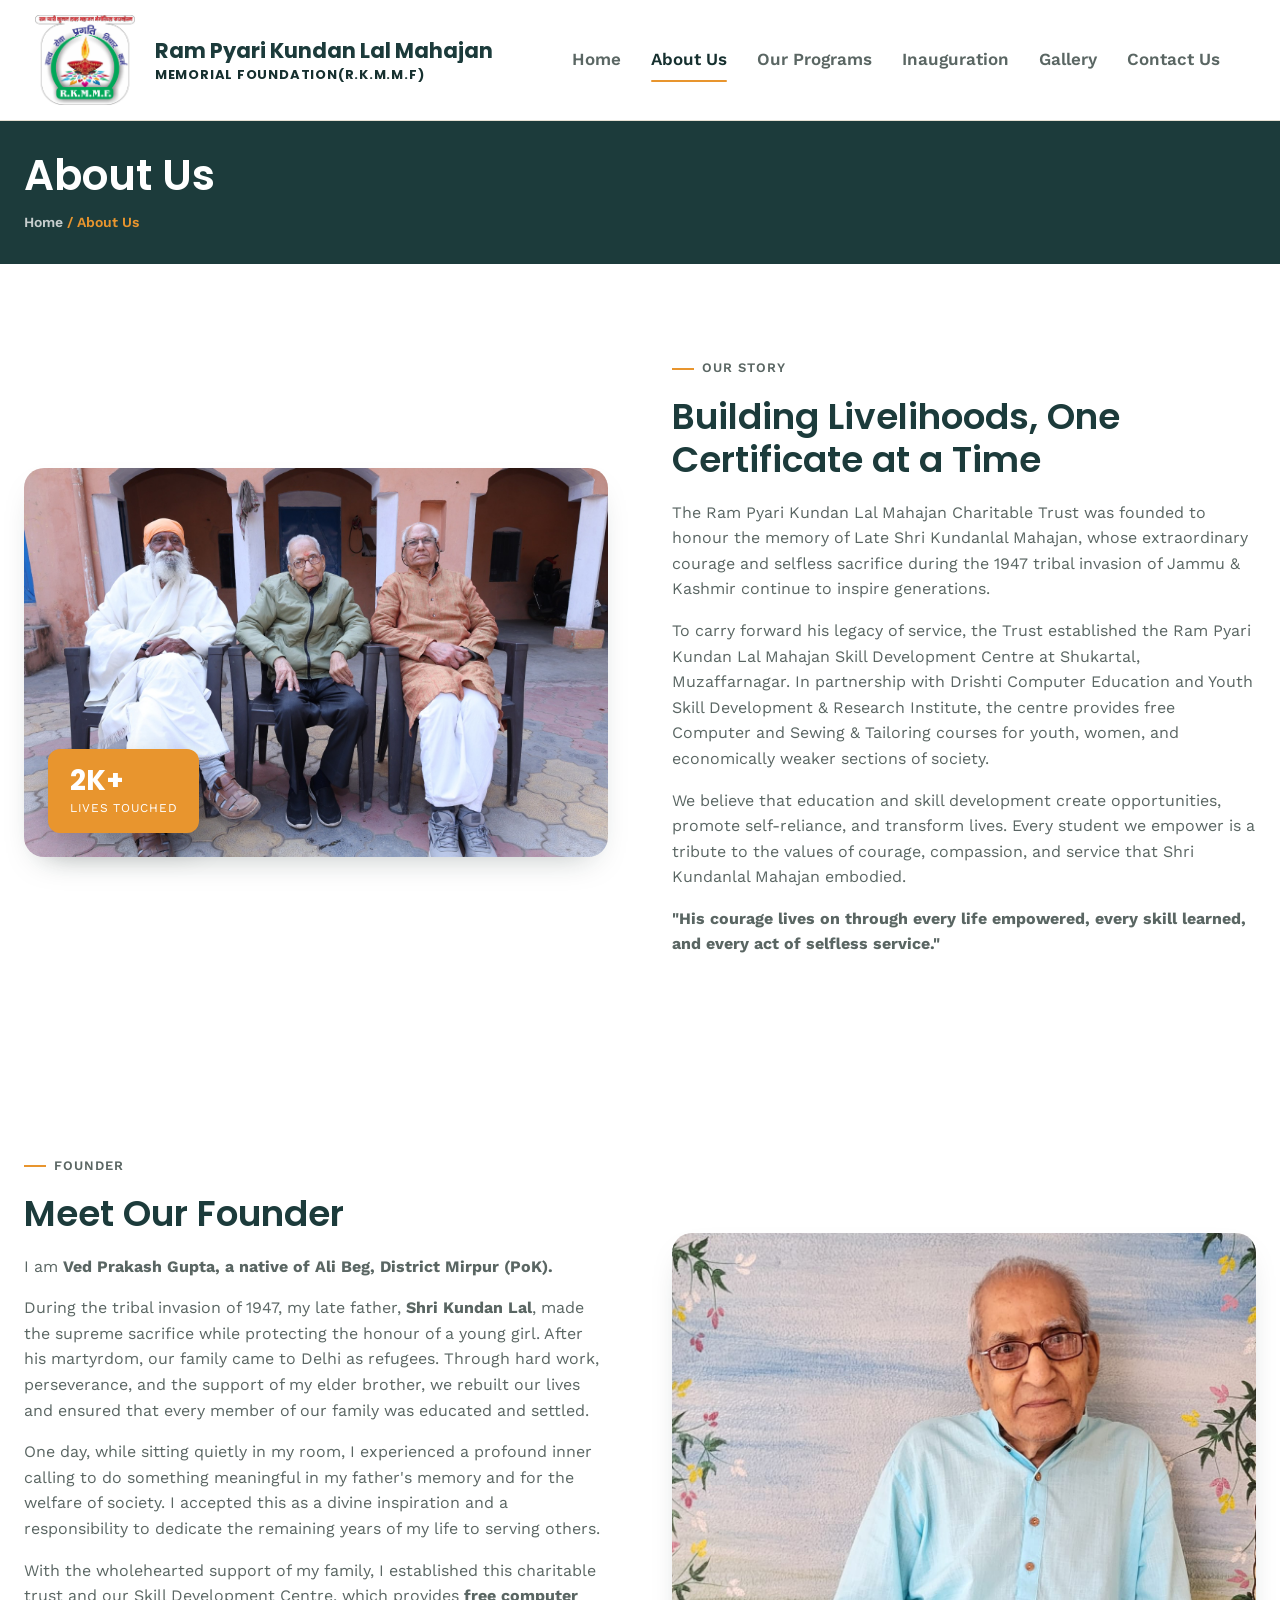
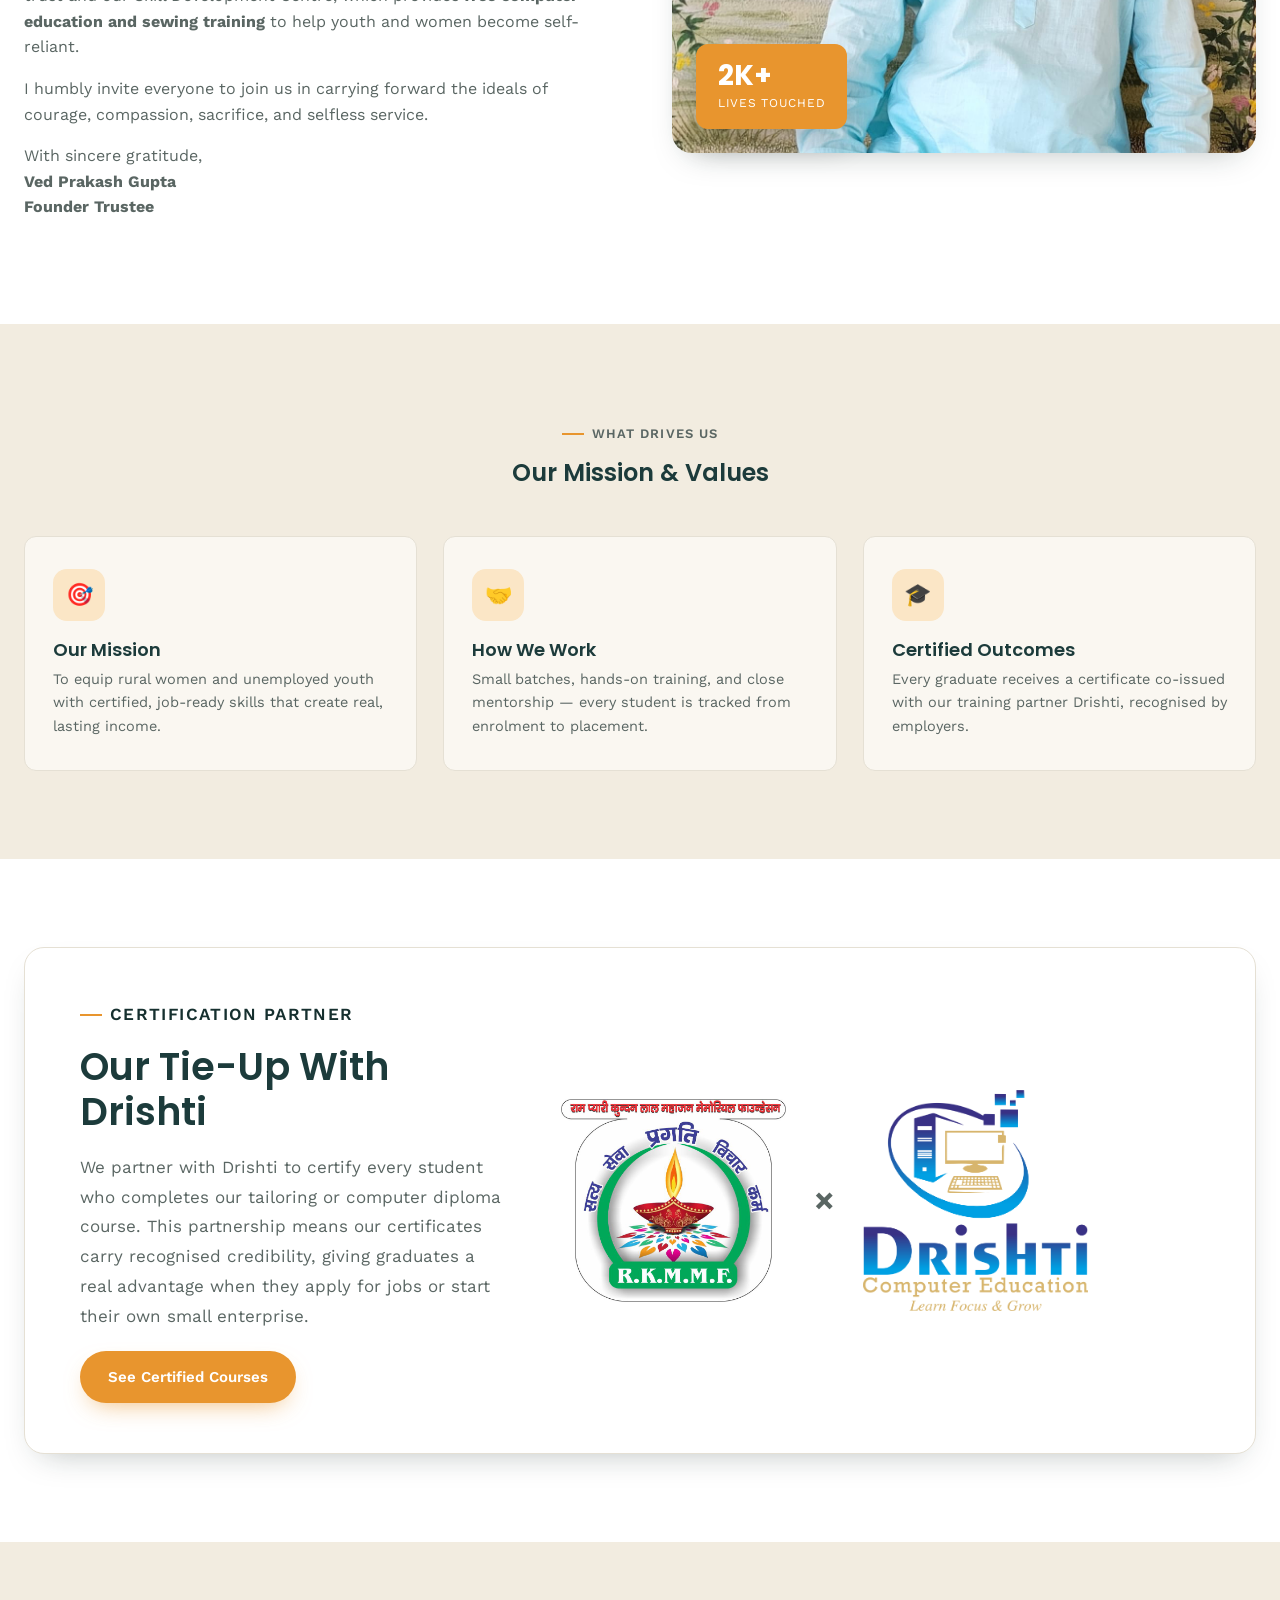
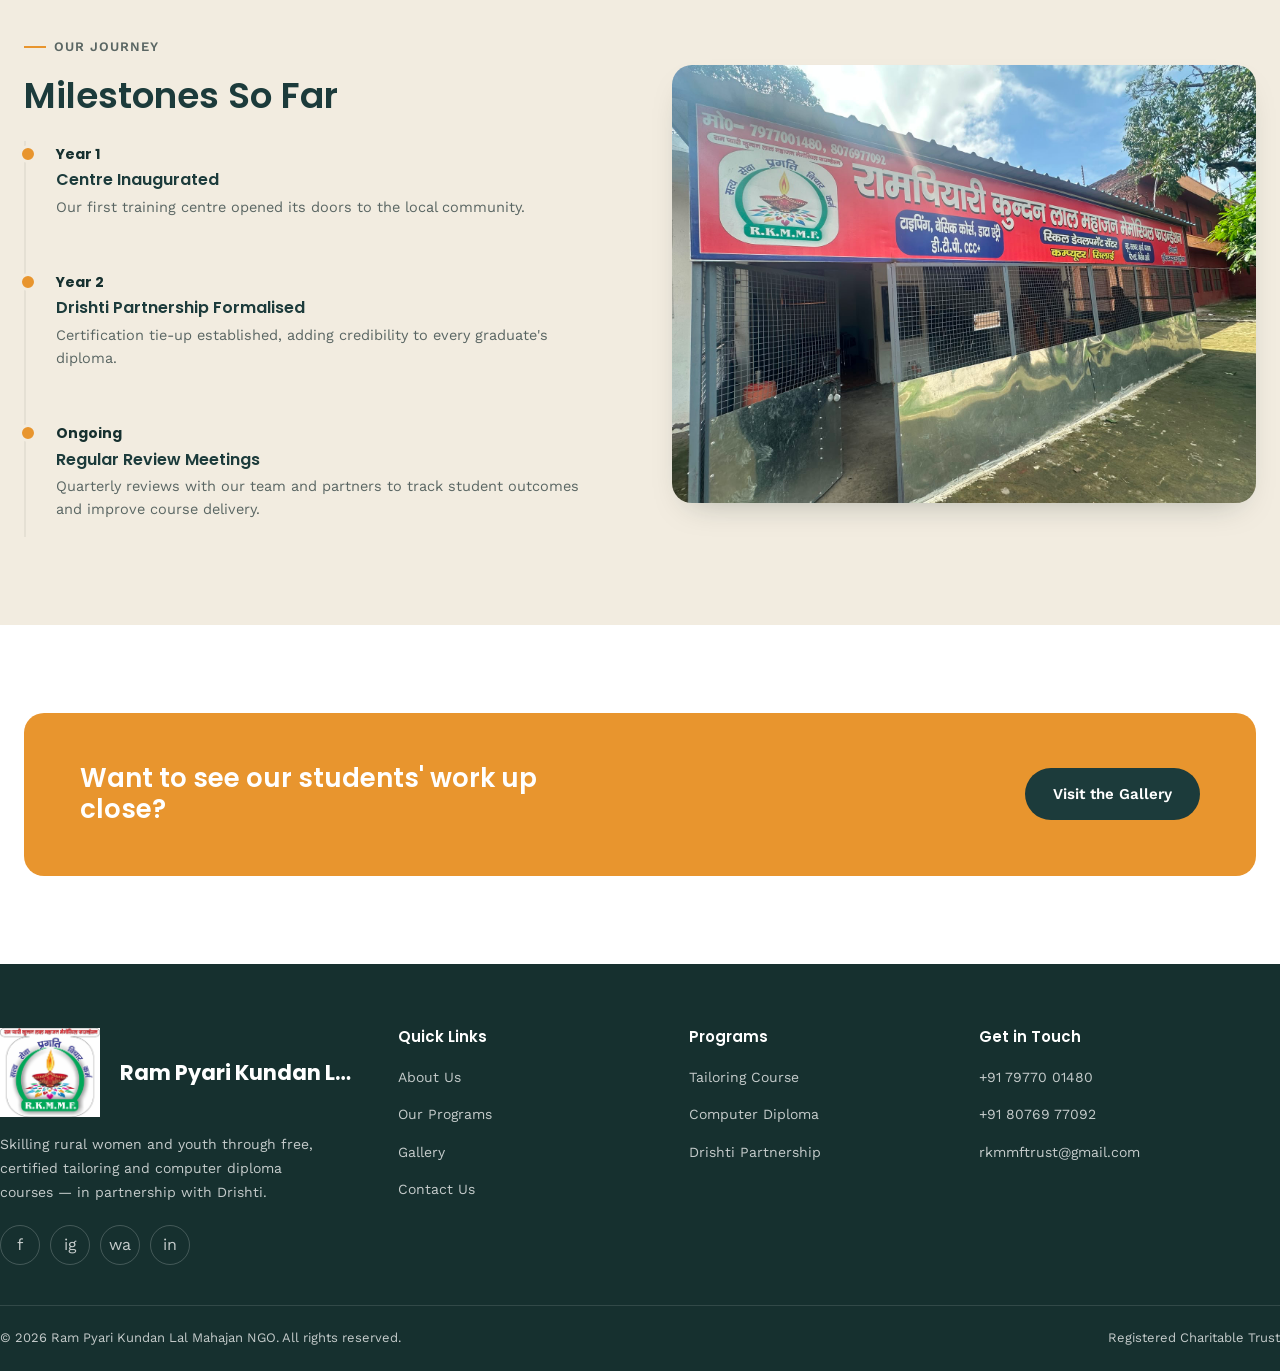
==== about.html @ cdeedf8d "Initial commit" ====
<!DOCTYPE html>
<html lang="en">
<head>
<meta charset="UTF-8">
<meta name="viewport" content="width=device-width, initial-scale=1.0">
<title>About Us | Ram Pyari Kundan Lal Mahajan NGO</title>
<link rel="preconnect" href="https://fonts.googleapis.com">
<link href="https://fonts.googleapis.com/css2?family=Poppins:wght@500;600;700&family=Work+Sans:wght@400;500;600&display=swap" rel="stylesheet">
<link rel="stylesheet" href="css/style.css">
</head>
<body>

<header class="site-header">
  <div class="container">
    <a href="index.html" class="brand">
      <img src="assets/images/image.png" alt="Ram Pyari Kundan Lal Mahajan NGO logo">
      <span class="brand-text">
        <span class="full">Ram Pyari Kundan Lal Mahajan</span>
<span class="tag">Memorial Foundation(R.K.M.M.F)</span> 
      </span>
    </a>
           <nav class="nav-links" id="nav-links">
      <a href="index.html">Home</a>
      <a href="about.html" aria-current="page">About Us</a>
      <a href="programs.html">Our Programs</a>
      <a href="Inauguration.html">Inauguration</a>
      <a href="gallery.html">Gallery</a>
      <a href="contact.html">Contact Us</a>
    </nav>
    <div class="header-actions">
      <button class="nav-toggle" aria-label="Toggle menu" aria-expanded="false" aria-controls="nav-links">
        <span></span><span></span><span></span>
      </button>
    </div>
  </div>
</header>

<section class="page-hero">
  <div class="page-hero-bg"></div>
  <div class="container">
    <h1>About Us</h1>
    <p class="breadcrumb"><a href="index.html">Home</a> / About Us</p>
  </div>
</section>

<!-- ============ ABOUT US CONTENT ============ -->
<section>
  <div class="container">
    <div class="split">
      <div class="split-media">
        <img src="assets/newimg/15.jpeg" alt="NGO founder and team photo">
        <div class="badge"><span class="num">2K+</span><span class="lbl">Lives Touched</span></div>
      </div>
      <div class="split-body">
        <p class="eyebrow">Our Story</p>
        <h2>Building Livelihoods, One Certificate at a Time</h2>
        <p>
          The Ram Pyari Kundan Lal Mahajan Charitable Trust was founded to honour the memory of Late Shri Kundanlal Mahajan, whose extraordinary courage and selfless sacrifice during the 1947 tribal invasion of Jammu & Kashmir continue to inspire generations.

<p>To carry forward his legacy of service, the Trust established the Ram Pyari Kundan Lal Mahajan Skill Development Centre at Shukartal, Muzaffarnagar. In partnership with Drishti Computer Education and Youth Skill Development & Research Institute, the centre provides free Computer and Sewing & Tailoring courses for youth, women, and economically weaker sections of society.</p>
<p>We believe that education and skill development create opportunities, promote self-reliance, and transform lives. Every student we empower is a tribute to the values of courage, compassion, and service that Shri Kundanlal Mahajan embodied.
 </p>

        </p>
        <p><b>"His courage lives on through every life empowered, every skill learned, and every act of selfless service."</b>

        </p>
      </div>
    </div>
  </div>
</section>

<!-- ============ OUR FOUNDER ============ -->
<section>
  <div class="container">
    <div class="split reverse">
       <div class="split-media">
        <img src="assets/images/founder.png" alt="NGO founder and team photo">
        <div class="badge"><span class="num">2K+</span><span class="lbl">Lives Touched</span></div>
      </div>
      <div class="split-body">
        <p class="eyebrow">Founder</p>
        <h2>Meet Our Founder</h2>
        <p>

I am <b>Ved Prakash Gupta, a native of Ali Beg, District Mirpur (PoK).</b>


<p>During the tribal invasion of 1947, my late father, <b>Shri Kundan Lal</b>, made the supreme sacrifice while protecting the honour of a young girl. After his martyrdom, our family came to Delhi as refugees. Through hard work, perseverance, and the support of my elder brother, we rebuilt our lives and ensured that every member of our family was educated and settled.</p>

<p>One day, while sitting quietly in my room, I experienced a profound inner calling to do something meaningful in my father's memory and for the welfare of society. I accepted this as a divine inspiration and a responsibility to dedicate the remaining years of my life to serving others.</p>

<p>With the wholehearted support of my family, I established this charitable trust and our Skill Development Centre, which provides <b>free computer education and sewing training</b> to help youth and women become self-reliant.</p>

<p>I humbly invite everyone to join us in carrying forward the ideals of courage, compassion, sacrifice, and selfless service.</p>
        </p>
        <p>With sincere gratitude,<br>
        <b>Ved Prakash Gupta</b><br>
        <b>Founder Trustee</b></p>
      </div>
    </div>
  </div>
</section>

<!-- ============ MISSION / VISION / VALUES ============ -->
<section class="bg-cream">
  <div class="container">
    <div class="section-head">
      <p class="eyebrow" style="justify-content:center">What drives us</p>
      <h2>Our Mission &amp; Values</h2>
    </div>
    <div class="value-grid">
      <div class="value-card">
        <div class="icon">🎯</div>
        <h3>Our Mission</h3>
        <p>To equip rural women and unemployed youth with certified, job-ready skills that create real, lasting income.</p>
      </div>
      <div class="value-card">
        <div class="icon">🤝</div>
        <h3>How We Work</h3>
        <p>Small batches, hands-on training, and close mentorship — every student is tracked from enrolment to placement.</p>
      </div>
      <div class="value-card">
        <div class="icon">🎓</div>
        <h3>Certified Outcomes</h3>
        <p>Every graduate receives a certificate co-issued with our training partner Drishti, recognised by employers.</p>
      </div>
    </div>
  </div>
</section>

<!-- ============ DRISHTI PARTNERSHIP (detailed) ============ -->
<section id="drishti">
  <div class="container">
    <div class="partner-banner">
      <div class="partner-banner-bg"><img src="assets/images/drishti-banner.jpg.svg" alt=""></div>
      <div>
        <p class="eyebrow">Certification Partner</p>
        <h2>Our Tie-Up With Drishti</h2>
        <p>
          We partner with Drishti to certify every student who completes our tailoring or
          computer diploma course. This partnership means our certificates carry recognised
          credibility, giving graduates a real advantage when they apply for jobs or start
          their own small enterprise.
        </p>
        <a href="programs.html" class="btn btn-primary" style="margin-top:20px">See Certified Courses</a>
      </div>
      <div class="partner-logos">
        <div class="plate"><img src="assets/images/image.png" alt="NGO logo"></div>
        <span class="x">×</span>
        <div class="plate"><img src="assets/images/logo-drishti.png" alt="Drishti logo"></div>
      </div>
    </div>
  </div>
</section>

<!-- ============ JOURNEY / TIMELINE ============ -->
<section class="bg-cream">
  <div class="container">
    <div class="split reverse">
      <div class="split-media">
        <img src="assets/images/gallery-inauguration-1.png" alt="Inauguration day">
      </div>
      <div class="split-body">
        <p class="eyebrow">Our Journey</p>
        <h2>Milestones So Far</h2>
        <div class="timeline" style="margin-top:24px">
          <div class="timeline-item">
            <span class="yr">Year 1</span>
            <h4>Centre Inaugurated</h4>
            <p>Our first training centre opened its doors to the local community.</p>
          </div>
          <div class="timeline-item">
            <span class="yr">Year 2</span>
            <h4>Drishti Partnership Formalised</h4>
            <p>Certification tie-up established, adding credibility to every graduate's diploma.</p>
          </div>
          <div class="timeline-item">
            <span class="yr">Ongoing</span>
            <h4>Regular Review Meetings</h4>
            <p>Quarterly reviews with our team and partners to track student outcomes and improve course delivery.</p>
          </div>
        </div>
      </div>
    </div>
  </div>
</section>

<section>
  <div class="container">
    <div class="cta-band">
      <h2>Want to see our students' work up close?</h2>
      <a href="gallery.html" class="btn btn-dark">Visit the Gallery</a>
    </div>
  </div>
</section>

<footer class="site-footer">
  <div class="container footer-top">
    <div class="footer-brand">
      <a href="index.html" class="brand">
        <img src="assets/images/image.png" alt="NGO logo">
        <span class="brand-text"><span class="full">Ram Pyari Kundan Lal Mahajan</span></span>
      </a>
      <p>Skilling rural women and youth through free, certified tailoring and computer diploma courses — in partnership with Drishti.</p>
      <div class="footer-social">
        <a href="#" aria-label="Facebook">f</a>
        <a href="#" aria-label="Instagram">ig</a>
        <a href="#" aria-label="WhatsApp">wa</a>
        <a href="#" aria-label="LinkedIn">in</a>
      </div>
    </div>
    <div class="footer-col">
      <h4>Quick Links</h4>
      <ul>
        <li><a href="about.html">About Us</a></li>
        <li><a href="programs.html">Our Programs</a></li>
        <li><a href="gallery.html">Gallery</a></li>
        <li><a href="contact.html">Contact Us</a></li>
      </ul>
    </div>
    <div class="footer-col">
      <h4>Programs</h4>
      <ul>
        <li><a href="programs.html#tailoring">Tailoring Course</a></li>
        <li><a href="programs.html#dca">Computer Diploma</a></li>
        <li><a href="about.html#drishti">Drishti Partnership</a></li>
      </ul>
    </div>
    <div class="footer-col">
      <h4>Get in Touch</h4>
      <ul>
        <li><a href="tel:+917977001480">+91 79770 01480</a></li>
        <li><a href="tel:+918076977092">+91 80769 77092</a></li>
        <li><a href="mailto:rkmmftrust@gmail.com">rkmmftrust@gmail.com</a></li>
      </ul>
    </div>
  </div>
  <div class="container footer-bottom">
    <span>© 2026 Ram Pyari Kundan Lal Mahajan NGO. All rights reserved.</span>
    <span>Registered Charitable Trust</span>
  </div>
</footer>

<script src="js/script.js"></script>
</body>
</html>
---- css/style.css ----
/* =====================================================
   Ram Kundan Lal Mahajan NGO — Stylesheet
   Palette: teal + saffron
   Cleaned up + tuned for an "app-like" feel in responsive view
   ===================================================== */

:root {
  /* Color tokens */
  --teal-950: #16302f;
  --teal-900: #1c3b3b;
  --teal-800: #234c49;
  --teal-700: #2c5f5a;
  --saffron-500: #e8952e;
  --saffron-600: #16302f;
  --saffron-100: #fbe6c6;
  --cream-100: #faf7f1;
  --cream-200: #f2ece0;
  --ink-900: #202826;
  --ink-600: #5a6663;
  --ink-300: #b9c1bf;
  --white: #ffffff;
  --line: #e5e0d4;

  /* Type */
  --font-display: "Poppins", "Segoe UI", sans-serif;
  --font-body: "Work Sans", "Segoe UI", sans-serif;

  /* Layout */
  --container: 1300px;
  --radius-sm: 6px;
  --radius-md: 12px;
  --radius-lg: 20px;
  --shadow-card: 0 14px 34px -18px rgba(20, 40, 38, 0.35);
  --transition: 220ms cubic-bezier(.4,0,.2,1);
  --drishti-logo-size: 250px;

  /* Safe-area insets for notched / gesture-nav phones, with fallback */
  --safe-top: env(safe-area-inset-top, 0px);
  --safe-right: env(safe-area-inset-right, 0px);
  --safe-bottom: env(safe-area-inset-bottom, 0px);
  --safe-left: env(safe-area-inset-left, 0px);

  /* Reliable "full screen height" on mobile browsers (URL bar aware) */
  --vh100: 100vh;
}
@supports (height: 100dvh) {
  :root { --vh100: 100dvh; }
}

/* Reset */
* { margin: 0; padding: 0; box-sizing: border-box; }
html {
  scroll-behavior: smooth;
  -webkit-text-size-adjust: 100%;
  text-size-adjust: 100%;
  height: 100%;
  overflow-x: hidden;
}
body {
  font-family: var(--font-body);
  color: var(--ink-900);
  background: var(--white);
  line-height: 1.6;
  -webkit-font-smoothing: antialiased;
  min-height: 100%;
  overflow-x: hidden;
  -webkit-tap-highlight-color: transparent;
}
img { max-width: 100%; display: block; }
a { text-decoration: none; color: inherit; touch-action: manipulation; }
ul { list-style: none; }
button {
  font-family: inherit;
  cursor: pointer;
  border: none;
  background: none;
  touch-action: manipulation; /* removes the ~300ms tap delay on mobile browsers */
  -webkit-tap-highlight-color: transparent;
}
h1, h2, h3, h4 {
  font-family: var(--font-display);
  color: var(--teal-900);
  line-height: 1.2;
  font-weight: 600;
}
.container { max-width: var(--container); margin: 0 auto; padding: 0 24px; width: 100%; }
section { padding: 88px 0; }
@media (max-width: 720px) { section { padding: 56px 0; } }

/* Focus visibility */
a:focus-visible, button:focus-visible, input:focus-visible, textarea:focus-visible {
  outline: 3px solid var(--saffron-500);
  outline-offset: 2px;
}

/* Reduced motion */
@media (prefers-reduced-motion: reduce) {
  * { animation-duration: 0.001ms !important; animation-iteration-count: 1 !important; transition-duration: 0.001ms !important; scroll-behavior: auto !important; }
}

/* ---------- Eyebrow / labels ---------- */
.eyebrow {
  display: inline-flex;
  align-items: center;
  gap: 8px;
  font-size: 13px;
  font-weight: 600;
  letter-spacing: 0.08em;
  text-transform: uppercase;
  color: var(--saffron-600);
  margin-bottom: 14px;
}
.eyebrow::before {
  content: "";
  width: 22px;
  height: 2px;
  background: var(--saffron-500);
  display: inline-block;
}

/* ---------- Buttons ---------- */
.btn {
  display: inline-flex;
  align-items: center;
  justify-content: center;
  gap: 8px;
  padding: 14px 28px;
  border-radius: 999px;
  font-weight: 600;
  font-size: 15px;
  transition: transform var(--transition), box-shadow var(--transition), background var(--transition), color var(--transition);
  white-space: nowrap;
  min-height: 44px; /* comfortable tap target on touch devices */
}
.btn:active { transform: scale(0.96); } /* native-app tap feedback */
.btn-primary {
  background: var(--saffron-500);
  color: var(--white);
  box-shadow: 0 10px 24px -10px rgba(232, 149, 46, 0.65);
}
.btn-primary:hover { background: var(--saffron-600); transform: translateY(-2px); }
.btn-outline {
  background: transparent;
  color: var(--white);
  border: 1.5px solid rgba(255,255,255,0.55);
}
.btn-outline:hover { background: rgba(255,255,255,0.12); border-color: var(--white); }
.btn-dark {
  background: var(--teal-900);
  color: var(--white);
}
.btn-dark:hover { background: var(--teal-800); transform: translateY(-2px); }
.btn-ghost-dark {
  background: transparent;
  color: var(--teal-900);
  border: 1.5px solid var(--line);
}
.btn-ghost-dark:hover { border-color: var(--teal-900); }
.btn-sm { padding: 10px 20px; font-size: 14px; min-height: 40px; }

.btn, .nav-links a, .nav-toggle, .gallery-tab, .curriculum-q, .carousel-nav, .ngal-nav, .footer-social a {
  -webkit-user-select: none;
  user-select: none;
}

/* =========================================================
   SITE LOADER / SPLASH SCREEN
   Shown on first paint: logo centered on the saffron brand
   background, spinner while assets load, then slides up to
   reveal the page (matches a native app cold-start screen).

   Pair with this tiny JS, once the page is ready:
     window.addEventListener('load', () => {
       document.querySelector('.site-loader')?.classList.add('is-hidden');
     });
   ========================================================= */
.site-loader {
  position: fixed;
  inset: 0;
  height: var(--vh100);
  z-index: 9999;
  display: flex;
  align-items: center;
  justify-content: center;
  background: linear-gradient(160deg, var(--saffron-500), var(--saffron-600));
  transition: opacity 0.6s cubic-bezier(.77,0,.175,1), transform 0.6s cubic-bezier(.77,0,.175,1), visibility 0.6s;
  /* Fallback auto-dismiss: if no JS ever adds .is-hidden, this still
     lifts the overlay off the page after a couple seconds so it can
     never permanently block scrolling/taps underneath it. */
  animation: siteLoaderAutoHide 0.6s ease 2.2s forwards;
}
.site-loader.is-hidden {
  opacity: 0;
  transform: translateY(-6%);
  visibility: hidden;
  pointer-events: none;
}
@keyframes siteLoaderAutoHide {
  to {
    opacity: 0;
    transform: translateY(-6%);
    visibility: hidden;
    pointer-events: none;
  }
}
.site-loader-inner {
  display: flex;
  flex-direction: column;
  align-items: center;
  gap: 18px;
}
.site-loader-logo {
  width: 130px;
  height: auto;
  filter: drop-shadow(0 12px 26px rgba(0,0,0,0.25));
  animation: loaderPulse 1.5s ease-in-out infinite;
  background: var(--white);
  border-radius: 50%;
  padding: 14px;
}
.site-loader-ring {
  width: 40px;
  height: 40px;
  border-radius: 50%;
  border: 3px solid rgba(255,255,255,0.4);
  border-top-color: var(--white);
  animation: loaderSpin 0.9s linear infinite;
}
@keyframes loaderPulse {
  0%, 100% { transform: scale(1); opacity: 1; }
  50%      { transform: scale(1.06); opacity: 0.9; }
}
@keyframes loaderSpin {
  to { transform: rotate(360deg); }
}
@media (prefers-reduced-motion: reduce) {
  .site-loader-logo { animation: none; }
  .site-loader-ring { animation: none; }
}
@media (max-width: 560px) {
  .site-loader-logo { width: 96px; padding: 10px; }
  .site-loader-ring { width: 32px; height: 32px; }
}

/* =====================================================
   Splash Loader Overlay (Professional Slide-Up)
   Alternate splash treatment: static logo, no spinner,
   exits with a slide-up wipe instead of a fade. Kept as
   a separate option from .site-loader above — use one or
   the other on a given page, don't mix both on one page.
   Toggle by adding class="slide-up" once the page is ready.
   ===================================================== */
.splash-loader {
  position: fixed;
  top: 0;
  left: 0;
  width: 100%;
  height: var(--vh100);
  background-color: #ffffff;
  display: flex;
  justify-content: center;
  align-items: center;
  z-index: 9999;
  /* Smooth, professional easing for the slide-up effect */
  transition: transform 0.8s cubic-bezier(0.77, 0, 0.175, 1);
  /* Fallback auto-dismiss: if no JS ever adds .slide-up, this still
     lifts the overlay off the page after a couple seconds so it can
     never permanently block scrolling/taps underneath it. */
  animation: splashLoaderAutoHide 0.8s cubic-bezier(0.77, 0, 0.175, 1) 2.2s forwards;
}

/* This class pushes the loader up and out of the screen */
.splash-loader.slide-up {
  transform: translateY(-100%);
}
@keyframes splashLoaderAutoHide {
  to {
    transform: translateY(-100%);
    visibility: hidden;
    pointer-events: none;
  }
}

.splash-logo {
  width: 180px;
  height: auto;
  max-width: 60vw; /* keep it from crowding very narrow phones */
}
@keyframes splashPulse {
  0% { transform: scale(0.95); opacity: 0.9; }
  50% { transform: scale(1.05); opacity: 1; }
  100% { transform: scale(0.95); opacity: 0.9; }
}
@media (prefers-reduced-motion: reduce) {
  .splash-loader { transition: none; }
}
@media (max-width: 560px) {
  .splash-logo { width: 130px; }
}

/* =========================================================
   HEADER / NAV
   ========================================================= */

.site-header {
    background: var(--white);
    position: sticky;
    top: 0;
    z-index: 100;
    border-bottom: 1px solid var(--line);
    /* respect notch/status-bar area on iOS PWA / fullscreen contexts */
    padding-top: var(--safe-top);
}

.site-header .container {
    display: flex;
    align-items: center;
    justify-content: space-between;
    max-width: 1300px;
    width: 100%;
    margin: 0 auto;
    padding: 10px 35px;
    padding-left: max(35px, var(--safe-left));
    padding-right: max(35px, var(--safe-right));
    min-height: 120px;
}

/* Logo */
.brand {
    display: flex;
    align-items: center;
    gap: 20px;
    flex-shrink: 0;
    min-width: 0; /* allow text to truncate instead of forcing overflow on tiny screens */
}

.brand img {
    max-height: 90px;
    width: auto;
    height: auto;
    object-fit: contain;
}

.brand-text {
    font-family: var(--font-display);
    font-weight: 700;
    line-height: 1.2;
    min-width: 0;
}

.brand-text .full {
    display: block;
    font-size: 21px;
    font-weight: 700;
    color: var(--teal-900);
    overflow: hidden;
    text-overflow: ellipsis;
    white-space: nowrap;
}

.brand-text .tag {
    display: block;
     font-family: var(--font-display);
    font-size: 13px;
    letter-spacing: .06em;
    color: var(--saffron-600);
    text-transform: uppercase;
    margin-top: 4px;
    overflow: hidden;
    text-overflow: ellipsis;
    white-space: nowrap;
}

/* Navigation */
.nav-links {
    display: flex;
    align-items: center;
    gap: 30px;
    margin-left: auto;
    margin-right: 25px;
}

.nav-links a {
    font-size: 17px;
    font-weight: 600;
    color: var(--ink-600);
    position: relative;
    padding: 6px 0;
    transition: color var(--transition);
}

.nav-links a:hover,
.nav-links a[aria-current="page"] {
    color: var(--saffron-600);
}

.nav-links a[aria-current="page"]::after {
    content: "";
    position: absolute;
    left: 0;
    right: 0;
    bottom: -2px;
    height: 2px;
    background: var(--saffron-500);
    border-radius: 2px;
}

/* Right Button */
.header-actions {
    display: flex;
    align-items: center;
    gap: 15px;
}

.header-actions .btn-sm {
    padding: 10px 22px;
    font-size: 14px;
}

/* Mobile Toggle */
.nav-toggle {
    display: none;
    flex-direction: column;
    justify-content: center;
    align-items: center;
    gap: 5px;
    width: 44px;   /* full-size tap target, app-standard */
    height: 44px;
    padding: 6px;
    flex-shrink: 0;
}

.nav-toggle span {
    width: 24px;
    height: 2px;
    background: var(--teal-900);
    border-radius: 2px;
    transition: transform var(--transition), opacity var(--transition);
}

/* Animated hamburger -> X when menu is open (pure CSS, no extra markup needed) */
.nav-toggle[aria-expanded="true"] span:nth-child(1) { transform: translateY(7px) rotate(45deg); }
.nav-toggle[aria-expanded="true"] span:nth-child(2) { opacity: 0; }
.nav-toggle[aria-expanded="true"] span:nth-child(3) { transform: translateY(-7px) rotate(-45deg); }

/* Dim + lock the page behind an open mobile menu, like a native drawer.
   Add class="menu-open" to <body> via JS when nav-toggle is expanded. */
body.menu-open { overflow: hidden; }
.nav-backdrop {
  position: fixed;
  inset: 0;
  background: rgba(15, 26, 25, 0.45);
  opacity: 0;
  visibility: hidden;
  transition: opacity var(--transition), visibility var(--transition);
  z-index: 99;
}
body.menu-open .nav-backdrop { opacity: 1; visibility: visible; }

/* Mobile */
@media (max-width: 940px) {

    .site-header .container {
        min-height: 72px;
        padding: 8px 20px;
        padding-left: max(20px, var(--safe-left));
        padding-right: max(20px, var(--safe-right));
    }

    .brand img {
        max-height: 52px;
    }

    .brand-text .full {
        font-size: 16px;
        max-width: 46vw;
    }

    .brand-text .tag {
        font-size: 10.5px;
        max-width: 46vw;
    }

    .nav-links {
        position: fixed;
        top: var(--safe-top, 0px);
        right: 0;
        left: auto;
        width: min(84vw, 340px);
        height: calc(100% - var(--safe-top, 0px));
        display: flex;
        flex-direction: column;
        align-items: flex-start;
        gap: 6px;
        padding: 24px 24px;
        padding-top: max(24px, var(--safe-top));
        padding-bottom: max(24px, var(--safe-bottom));
        background: var(--white);
        border-left: 1px solid var(--line);
        box-shadow: -18px 0 40px -20px rgba(20,40,38,0.35);
        margin: 0;
        max-height: none;
        overflow-y: auto;
        -webkit-overflow-scrolling: touch;
        transform: translateX(100%);
        transition: transform 280ms cubic-bezier(.4,0,.2,1);
        z-index: 100;
    }

    .nav-links.open {
        display: flex;
        transform: translateX(0);
    }

    .nav-toggle {
        display: flex;
    }

    .nav-links a {
        width: 100%;
        padding: 14px 4px;
        font-size: 16px;
        border-bottom: 1px solid var(--cream-200);
    }

    .nav-links .header-actions {
      width: 100%;
      margin-top: 14px;
    }
    .nav-links .header-actions .btn { width: 100%; }

    .site-header .container {
        flex-wrap: nowrap;
        align-items: center;
        padding: 8px 16px;
    }

    /* header-actions (donate/member CTA) stays visible on mobile next to
       the hamburger — do not hide this container, the nav-toggle button
       may live inside it and would disappear too. */
    .header-actions {
        gap: 8px;
    }
    .header-actions .btn-sm {
        padding: 8px 14px;
        font-size: 12.5px;
    }
}
/* =========================================================
   HERO
   ========================================================= */
.hero {
  position: relative;
  color: var(--white);
  min-height: 78vh;
  display: flex;
  align-items: center;
  overflow: hidden;
}
.hero-bg {
  position: absolute; inset: 0;
  background: linear-gradient(180deg, rgba(20,42,40,0.55), rgba(18,32,31,0.85)), var(--teal-900);
  background-size: cover;
  background-position: center;
  z-index: 0;
}
.hero-bg img { position: absolute; inset: 0; width: 100%; height: 100%; object-fit: cover; z-index: -1; opacity: 0.55; }
.hero .container { position: relative; z-index: 1; text-align: center; max-width: 880px; }
.hero .eyebrow { color: var(--saffron-500); justify-content: center; }
.hero .eyebrow::before { display: none; }
.hero h1 {
  color: var(--white);
  font-size: clamp(34px, 5.4vw, 58px);
  font-weight: 700;
  margin-bottom: 20px;
}
.hero h1 em { color: var(--saffron-500); font-style: normal; }
.hero p {
  color: rgba(255,255,255,0.86);
  font-size: 17px;
  max-width: 640px;
  margin: 0 auto 32px;
}
.hero-ctas { display: flex; gap: 16px; justify-content: center; flex-wrap: wrap; }

@media (max-width: 960px) {
  .hero {
    min-height: auto;
    padding: 64px 0 56px;
  }
  .action-strip { margin-top: 20px; }
  .action-strip .container { grid-template-columns: 1fr; gap: 18px; }
}

@media (max-width: 760px) {
  .hero {
    padding: 48px 0 36px;
  }
  .hero .container {
    max-width: 100%;
    padding: 0 12px;
  }
  .hero p {
    font-size: 16px;
    margin-bottom: 28px;
  }
}

.partner-highlight {
  background: #f6fafc;
}
.partner-highlight .container {
  display: grid;
  place-items: center;
  text-align: center;
  padding: 0;
}
.partner-highlight-inner {
  max-width: 760px;
  margin: 0 auto;
  padding: 72px 0;
}
.partner-highlight .partner-label {
  display: none;
}
.partner-highlight h2 {
  font-size: clamp(32px, 4vw, 44px);
  margin-bottom: 18px;
  color: var(--teal-900);
}
.partner-highlight p {
  max-width: 680px;
  margin: 0 auto 34px;
  font-size: 17px;
  color: var(--ink-700);
}
.partner-card {
  display: inline-flex;
  align-items: center;
  justify-content: center;
  gap: 100px;
  padding: 15px 15px;
  border-radius: var(--radius-lg);
  background: var(--white);
  box-shadow: var(--shadow-card);
  max-width: 100%;
}
.partner-card-icon {
  width: calc(var(--drishti-logo-size) * 0.9);
  height: calc(var(--drishti-logo-size) * 0.9);
  min-width: calc(var(--drishti-logo-size) * 0.9);
  border-radius: 0;
  background: var(--cream-100);
  display: inline-flex;
  align-items: center;
  justify-content: center;
  overflow: hidden;
  padding: 8px;
}
.partner-card-icon img {
  width: 100%;
  height: 100%;
  object-fit: contain;
}
.partner-card h3 {
  margin: 0;
  font-size: 22px;
  color: var(--teal-900);
}
.partner-card p {
  margin: 4px 0 0;
  color: var(--ink-700);
  font-weight: 600;
}
.partner-highlight .btn {
  margin-top: 14px;
}
.doc-downloads {
  display: flex;
  flex-wrap: wrap;
  gap: 14px;
  margin-top: 24px;
}
.doc-downloads .btn {
  padding: 12px 22px;
}

/* Inner page hero (shorter banner) */
.page-hero {
  position: relative;
  color: var(--white);
  padding: 30px 0;
  overflow: hidden;
  min-height: 30px;
}
.page-hero-bg { position: absolute; inset: 0; background: var(--teal-900); z-index: 0; }
.page-hero-bg img { position: absolute; inset: 0; width: 100%; height: 100%; object-fit: cover; opacity: 0.4; }
.page-hero .container { position: relative; z-index: 1; }
.page-hero h1 { color: var(--white); font-size: clamp(28px, 4vw, 42px); }
.breadcrumb { font-size: 14px; color: var(--saffron-500); font-weight: 600; margin-top: 10px; }
.breadcrumb a { color: rgba(255,255,255,0.75); }
.breadcrumb a:hover { color: var(--white); }

/* =========================================================
   SERVICE / ACTION STRIP (Send Donation / Become Member / Send Donation)
   ========================================================= */
.action-strip {
  position: relative;
  z-index: 2;
  margin-top: -64px;
}
.action-strip .container { display: grid; grid-template-columns: repeat(3, 1fr); gap: 0; box-shadow: var(--shadow-card); border-radius: var(--radius-md); overflow: hidden; }
.action-card {
  padding: 34px 30px;
  color: var(--white);
  background: var(--teal-900);
}
.action-card.is-accent { background: var(--saffron-500); }
.action-card h3 { color: var(--white); font-size: 20px; margin-bottom: 10px; }
.action-card p { font-size: 14px; color: rgba(255,255,255,0.82); margin-bottom: 22px; }
.action-card .btn { background: var(--white); color: var(--teal-900); }
.action-card.is-accent .btn { background: var(--teal-900); color: var(--white); }
@media (max-width: 960px) { .action-strip .container { grid-template-columns: 1fr; } }
@media (max-width: 640px) {
  .action-card { padding: 24px 20px; }
}

/* =========================================================
   ABOUT SNIPPET / SPLIT SECTION
   ========================================================= */

.split {
    display: grid;
    grid-template-columns: 1fr 1fr;
    gap: 64px;
    align-items: center;
}

.split.reverse .split-media {
    order: 2;
}

.split-media {
    position: relative;
    display: inline-block;
    width: 100%;
}

.split-media img {
    width: 100%;
    height: auto;
    max-height: 520px;
    object-fit: cover;
    display: block;
    border-radius: var(--radius-lg);
    box-shadow: var(--shadow-card);
}

.split-media .badge {
    position: absolute;
    left: 24px;
    bottom: 24px;
    background: var(--saffron-500);
    color: var(--white);
    padding: 18px 22px;
    border-radius: var(--radius-md);
    box-shadow: 0 14px 30px rgba(0,0,0,.22);
    z-index: 5;
}

.split-media .badge .num {
    display: block;
    font-family: var(--font-display);
    font-size: 28px;
    font-weight: 700;
    line-height: 1;
}

.split-media .badge .lbl {
    display: block;
    margin-top: 6px;
    font-size: 12px;
    text-transform: uppercase;
    letter-spacing: .06em;
    line-height: 1.2;
}

.split-body h2 {
    font-size: clamp(26px, 3.4vw, 36px);
    margin-bottom: 18px;
}

.split-body p {
    color: var(--ink-600);
    margin-bottom: 16px;
}

.split-body .btn {
    margin-top: 10px;
}

@media (max-width: 880px) {
    .split,
    .split.reverse {
        grid-template-columns: 1fr;
        gap: 36px;
    }
    .split.reverse .split-media { order: 0; }
    .split-media { margin-bottom: 0; }
    .split-media img { max-height: 420px; }
    .split-media .badge { left: 18px; bottom: 18px; padding: 14px 18px; }
    .split-media .badge .num { font-size: 22px; }
    .split-media .badge .lbl { font-size: 10px; }
}

/* =========================================================
   IMPACT COUNTERS
   ========================================================= */

.impact { background: var(--teal-900); color: var(--white); }
.impact-grid { display: grid; grid-template-columns: repeat(4,1fr); gap: 32px; text-align: center; }
.impact-item .counter {
  font-family: var(--font-display);
  font-size: clamp(32px,4.4vw,48px);
  font-weight: 700;
  color: var(--saffron-500);
  display: inline-flex;
  align-items: baseline;
  gap: 2px;
}
.impact-item p { color: rgba(255,255,255,.8); font-size: 14.5px; margin-top: 6px; }
@media (max-width: 820px) { .impact-grid { grid-template-columns: repeat(2,1fr); } }
@media (max-width: 560px) { .impact-grid { grid-template-columns: repeat(2,1fr); gap: 22px; } }
@media (max-width: 380px) { .impact-grid { grid-template-columns: 1fr; } }

.impact-light { background: var(--cream-200); border-radius: var(--radius-lg); padding: 40px; }
.impact-light .impact-item .counter { color: var(--saffron-600); }
.impact-light .impact-item p { color: var(--ink-600); }

/* =========================================================
   PROGRAM CARDS
   ========================================================= */
.programs-grid { display: grid; grid-template-columns: repeat(2, 1fr); gap: 32px; }
.program-card {
  background: var(--white);
  border: 1px solid var(--line);
  border-radius: var(--radius-lg);
  overflow: hidden;
  box-shadow: var(--shadow-card);
  transition: transform var(--transition);
}
.program-card:hover { transform: translateY(-6px); }
.program-card img { width: 100%; height: auto; max-height: 420px; object-fit: cover; display: block; }
.program-card-body { padding: 30px; }
.program-tag {
  display: inline-block;
  background: var(--saffron-100);
  color: var(--saffron-600);
  font-size: 12px;
  font-weight: 700;
  letter-spacing: 0.03em;
  text-transform: uppercase;
  padding: 5px 12px;
  border-radius: 999px;
  margin-bottom: 14px;
}
.program-card h3 { font-size: 22px; margin-bottom: 10px; }
.program-card p { color: var(--ink-600); font-size: 14.5px; margin-bottom: 18px; }
.program-meta { display: flex; gap: 18px; font-size: 13.5px; color: var(--ink-600); margin-bottom: 20px; flex-wrap: wrap; }
.program-meta span { display: inline-flex; align-items: center; gap: 6px; font-weight: 600; color: var(--teal-800); }
@media (max-width: 820px) { .programs-grid { grid-template-columns: 1fr; } }

/* Curriculum accordion (Programs detail page) */
.curriculum { border: 1px solid var(--line); border-radius: var(--radius-lg); overflow: hidden; }
.curriculum-item { border-bottom: 1px solid var(--line); }
.curriculum-item:last-child { border-bottom: none; }
.curriculum-q {
  width: 100%;
  display: flex;
  align-items: center;
  justify-content: space-between;
  gap: 16px;
  padding: 20px 26px;
  text-align: left;
  background: var(--white);
  transition: background var(--transition);
  min-height: 44px;
}
.curriculum-q:hover { background: var(--cream-100); }
.curriculum-q .idx { color: var(--saffron-600); font-family: var(--font-display); font-weight: 700; margin-right: 10px; }
.curriculum-q .title { font-weight: 600; color: var(--teal-900); flex: 1; }
.curriculum-q .plus {
  width: 26px; height: 26px;
  border-radius: 50%;
  border: 1.5px solid var(--line);
  display: flex; align-items: center; justify-content: center;
  position: relative;
  flex-shrink: 0;
}
.curriculum-q .plus::before, .curriculum-q .plus::after { content: ""; position: absolute; background: var(--teal-900); }
.curriculum-q .plus::before { width: 10px; height: 1.5px; }
.curriculum-q .plus::after { width: 1.5px; height: 10px; transition: transform var(--transition); }
.curriculum-item.open .plus::after { transform: rotate(90deg) scaleY(0); }
.curriculum-a { max-height: 0; overflow: hidden; transition: max-height var(--transition); background: var(--cream-100); }
.curriculum-item.open .curriculum-a { max-height: 340px; }
.curriculum-a-inner { padding: 4px 26px 22px 62px; color: var(--ink-600); font-size: 14.5px; }
.curriculum-a-inner p.todo { color: var(--saffron-600); font-style: italic; }

@media (max-width: 560px) {
  .curriculum-q { padding: 16px 18px; gap: 12px; }
  .curriculum-a-inner { padding: 4px 18px 18px 18px; }
}

/* =========================================================
   DRISHTI PARTNERSHIP BANNER
   ========================================================= */

.partner-banner {
  position: relative;
  overflow: hidden;
  border-radius: var(--radius-lg);
  background: var(--white);
  border: 1px solid var(--line);
  box-shadow: var(--shadow-card);
  display: grid;
  grid-template-columns: 38% 62%;
  align-items: center;
  padding: 50px 60px;
  gap: 0;
}
.partner-banner > * { position: relative; z-index: 2; }
.partner-banner-bg { display: none; }

.partner-logos { display: flex; justify-content: center; align-items: center; padding-right: 50px; }
.partner-logos .plate { background: transparent; padding: 0; border: none; box-shadow: none; }
.partner-banner .partner-logos img { width: 200px; height: auto; display: block; }

.drishti-inline {
  display: inline-flex;
  align-items: center;
  gap: 16px;
  padding: 30px 36px;
  border-radius: 16px;
  background: var(--white);
  border: 1px solid var(--line);
  box-shadow: var(--shadow-card);
  justify-content: center;
  margin-top: 26px;
  min-width: 380px;
}
.drishti-inline img { height: calc(var(--drishti-logo-size) * 0.60); width: auto; display: block; }
.drishti-inline span { color: var(--ink-900); font-weight: 700; font-size: 22px; }

@media (max-width: 720px) {
  .drishti-inline { padding: 16px 20px; min-width: 0; margin-top: 14px; }
  .drishti-inline img { height: calc(var(--drishti-logo-size) * 0.45); }
}

.partner-logos .x { display: none; }

#drishti .partner-logos { display: flex; align-items: center; justify-content: center; gap: 28px; }
#drishti .partner-logos .plate { background: transparent; padding: 0; border: none; box-shadow: none; }
#drishti .partner-logos .plate img { width: calc(var(--drishti-logo-size) * 0.9); height: auto; display: block; }
#drishti .partner-logos .x { display: flex; align-items: center; justify-content: center; font-size: 34px; color: var(--ink-600); font-weight: 700; }

.partner-banner { padding-left: 55px; }
.partner-banner .eyebrow { color: var(--saffron-600); margin-bottom: 14px; }
.partner-banner h2 { color: var(--teal-900); font-size: clamp(30px,3vw,38px); margin-bottom: 18px; }
.partner-banner p { color: var(--ink-600); font-size: 17px; line-height: 1.75; }

@media (max-width:900px) {
  .partner-banner { grid-template-columns: 1fr; padding: 40px 25px; }
  .partner-logos { border-right: none; border-bottom: 1px solid var(--line); padding: 0 0 30px; margin-bottom: 30px; }
  .partner-banner { padding-left: 0; text-align: center; }
  .partner-banner .partner-logos img { width: 180px; }
}

/* =========================================================
   GALLERY / CAROUSEL (tabbed carousel — gallery.html)
   ========================================================= */
.gallery-tabs { display: flex; gap: 12px; margin-bottom: 34px; flex-wrap: wrap; }
.gallery-tab {
  padding: 10px 22px;
  border-radius: 999px;
  border: 1.5px solid var(--line);
  font-weight: 600;
  font-size: 14px;
  color: var(--ink-600);
  transition: all var(--transition);
  min-height: 40px;
}
.gallery-tab.active, .gallery-tab:hover { background: var(--teal-900); color: var(--white); border-color: var(--teal-900); }

.carousel { position: relative; touch-action: pan-y; }
.carousel-track-wrap { overflow: hidden; border-radius: var(--radius-lg); box-shadow: var(--shadow-card); background: var(--cream-100); }
.carousel-track { display: flex; transition: transform 480ms cubic-bezier(.4,0,.2,1); }
.carousel-slide {
  min-width: 100%;
  position: relative;
  display: flex;
  align-items: center;
  justify-content: center;
  background: var(--cream-100);
  padding: 18px;
}
.carousel-slide img {
  width: auto;
  max-width: 100%;
  max-height: 600px;
  height: auto;
  object-fit: contain;
  object-position: center;
  border-radius: var(--radius-md);
  box-shadow: var(--shadow-card);
  display: block;
  margin: 0 auto;
}
.carousel-caption {
  position: absolute; left: 0; right: 0; bottom: 0;
  padding: 22px 28px;
  background: linear-gradient(0deg, rgba(20,40,38,0.82), transparent);
  color: var(--white);
  font-weight: 600;
}
.carousel-nav {
  position: absolute; top: 50%; transform: translateY(-50%);
  width: 46px; height: 46px;
  border-radius: 50%;
  background: var(--white);
  box-shadow: var(--shadow-card);
  display: flex; align-items: center; justify-content: center;
  color: var(--teal-900);
  font-size: 18px;
  z-index: 3;
  transition: background var(--transition), color var(--transition);
}
.carousel-nav:hover { background: var(--saffron-500); color: var(--white); }
.carousel-prev { left: 18px; }
.carousel-next { right: 18px; }
.carousel-dots { display: flex; gap: 8px; justify-content: center; margin-top: 20px; }
.carousel-dots button { width: 9px; height: 9px; border-radius: 50%; background: var(--line); transition: background var(--transition), width var(--transition); }
.carousel-dots button.active { background: var(--saffron-500); width: 24px; border-radius: 999px; }

.gallery-panel { display: none; }
.gallery-panel.active { display: block; }

@media (max-width: 640px) {
  .carousel-slide { padding: 12px; }
  .carousel-slide img { max-height: 300px; }
  .carousel-nav { width: 38px; height: 38px; font-size: 15px; }
}

/* =========================================================
   NEW GALLERY (auto-sliding, fade carousel)
   ========================================================= */
.ngal-carousel { position: relative; width: 100%; border-radius: var(--radius-lg); touch-action: pan-y; }
.ngal-track-wrap {
  position: relative;
  width: 100%;
  overflow: hidden;
  border-radius: var(--radius-lg);
  background: var(--cream-100);
  box-shadow: var(--shadow-card);
  min-height: 220px;
  padding: 14px;
}
.ngal-slide { display: none; width: 100%; }
.ngal-slide.active { display: block; animation: ngalFadeIn 0.9s ease; }
.ngal-slide img {
  width: 100%;
  height: auto;
  max-height: 420px;
  object-fit: contain;
  object-position: center;
  display: block;
  margin: 0 auto;
  border-radius: var(--radius-md);
}
@keyframes ngalFadeIn { from { opacity: 0; } to { opacity: 1; } }
.ngal-dots { display: flex; justify-content: center; gap: 8px; margin-top: 14px; }
.ngal-dots button { width: 10px; height: 10px; border-radius: 50%; border: none; background: var(--line); cursor: pointer; padding: 0; position: relative; }
.ngal-dots button::after { content: ""; position: absolute; inset: -14px; }
.ngal-dots button.active { background: var(--saffron-500); }
.ngal-nav {
  position: absolute;
  top: 50%;
  transform: translateY(-50%);
  background: rgba(20,40,38,0.55);
  color: var(--white);
  border: none;
  width: 44px;
  height: 44px;
  border-radius: 50%;
  font-size: 22px;
  line-height: 1;
  cursor: pointer;
  z-index: 20;
  display: flex;
  align-items: center;
  justify-content: center;
  transition: background var(--transition);
}
.ngal-nav:hover { background: var(--saffron-500); }
.ngal-prev { left: 24px; }
.ngal-next { right: 24px; }

@media (max-width: 640px) {
  .ngal-track-wrap { min-height: 170px; padding: 8px; }
  .ngal-slide img { max-height: 260px; }
  .ngal-nav { width: 38px; height: 38px; font-size: 17px; }
  .ngal-prev { left: 14px; }
  .ngal-next { right: 14px; }
}

/* =========================================================
   TESTIMONIAL / CTA STRIP
   ========================================================= */
.cta-band {
  background: var(--saffron-500);
  color: var(--white);
  border-radius: var(--radius-lg);
  padding: 50px 56px;
  display: flex;
  align-items: center;
  justify-content: space-between;
  gap: 30px;
  flex-wrap: wrap;
}
.cta-band h2 { color: var(--white); font-size: 26px; max-width: 480px; }
.cta-band .btn-dark:hover { background: var(--teal-950); }
@media (max-width: 760px) {
  .cta-band { padding: 30px 24px; flex-direction: column; align-items: stretch; }
  .cta-band h2 { max-width: 100%; font-size: 22px; }
}

/* =========================================================
   CONTACT PAGE
   ========================================================= */
.contact-wrap { display: grid; grid-template-columns: 0.9fr 1.1fr; gap: 0; border-radius: var(--radius-lg); overflow: hidden; box-shadow: var(--shadow-card); }
.contact-info { background: var(--teal-900); color: var(--white); padding: 52px 44px; }
@media (max-width: 900px) {
  .contact-info, .contact-form-panel { padding: 34px 24px; }
  .contact-info h2 { font-size: 26px; }
  .contact-info-ctas { gap: 10px; }
}
.contact-info .eyebrow { color: var(--saffron-500); }
.contact-info h2 { color: var(--white); font-size: 30px; margin-bottom: 14px; }
.contact-info > p { color: rgba(255,255,255,0.78); margin-bottom: 34px; font-size: 15px; }
.contact-item { display: flex; gap: 16px; margin-bottom: 26px; }
.contact-item .icon {
  width: 44px; height: 44px; flex-shrink: 0;
  background: rgba(255,255,255,0.1);
  border-radius: 50%;
  display: flex; align-items: center; justify-content: center;
  color: var(--saffron-500);
  font-size: 18px;
}
.contact-item .lbl { font-size: 12.5px; text-transform: uppercase; letter-spacing: 0.05em; color: rgba(255,255,255,0.6); margin-bottom: 3px; }
.contact-item .val { font-weight: 600; }
.contact-item .val a:hover { color: var(--saffron-500); }
.contact-info-ctas { display: flex; gap: 12px; margin-top: 36px; flex-wrap: wrap; }

.contact-form-panel { background: var(--cream-100); padding: 52px 44px; }
.contact-form-panel h3 { font-size: 22px; margin-bottom: 6px; }
.contact-form-panel > p { color: var(--ink-600); margin-bottom: 28px; font-size: 14.5px; }
.form-row { display: grid; grid-template-columns: 1fr 1fr; gap: 18px; margin-bottom: 18px; }
.form-field { display: flex; flex-direction: column; gap: 8px; }
.form-field.full { grid-column: 1 / -1; }
.form-field label { font-size: 13px; font-weight: 600; color: var(--teal-900); }
.form-field input, .form-field select, .form-field textarea {
  border: 1.5px solid var(--line);
  border-radius: var(--radius-sm);
  padding: 13px 16px;
  font-family: var(--font-body);
  font-size: 14.5px;
  background: var(--white);
  transition: border-color var(--transition);
}
.form-field input:focus, .form-field select:focus, .form-field textarea:focus { border-color: var(--saffron-500); outline: none; }
.form-field textarea { resize: vertical; min-height: 120px; }
.contact-form-panel .btn { width: 100%; margin-top: 6px; }
@media (max-width: 900px) {
  .contact-wrap { grid-template-columns: 1fr; }
  .form-row { grid-template-columns: 1fr; }
}

/* iOS Safari auto-zooms any input under 16px on focus — force 16px on small screens */
@media (max-width: 560px) {
  .form-field input, .form-field select, .form-field textarea { font-size: 16px; }
}

.map-section { border-radius: var(--radius-lg); overflow: hidden; box-shadow: var(--shadow-card); }
.map-section iframe { width: 100%; height: 420px; border: 0; display: block; }
.map-note { font-size: 13px; color: var(--ink-600); background: var(--cream-200); padding: 12px 18px; border-top: 1px solid var(--line); }

/* =========================================================
   FOOTER
   ========================================================= */
.site-footer {
  background: var(--teal-950);
  color: rgba(255,255,255,0.75);
  padding-bottom: var(--safe-bottom); /* clears home-indicator area on iOS */
}
.footer-top { padding: 64px 0 40px; display: grid; grid-template-columns: 1.4fr 1fr 1fr 1.2fr; gap: 40px; }
.footer-brand .brand-text .full { color: var(--white); }
.footer-brand p { margin: 16px 0 20px; font-size: 14px; line-height: 1.7; max-width: 320px; }
.footer-col h4 { color: var(--white); font-size: 15px; margin-bottom: 18px; }
.footer-col ul li { margin-bottom: 12px; }
.footer-col a { font-size: 14px; transition: color var(--transition); }
.footer-col a:hover { color: var(--saffron-500); }
.footer-social { display: flex; gap: 10px; margin-top: 18px; }
.footer-social a {
  width: 40px; height: 40px; border-radius: 50%;
  border: 1px solid rgba(255,255,255,0.2);
  display: flex; align-items: center; justify-content: center;
  transition: background var(--transition), border-color var(--transition);
}
.footer-social a:hover { background: var(--saffron-500); border-color: var(--saffron-500); }
.footer-bottom {
  border-top: 1px solid rgba(255,255,255,0.12);
  padding: 22px 0;
  display: flex; justify-content: space-between; align-items: center;
  font-size: 13px; flex-wrap: wrap; gap: 10px;
}
@media (max-width: 820px) { .footer-top { grid-template-columns: 1fr 1fr; } }
@media (max-width: 520px) { .footer-top { grid-template-columns: 1fr; } .footer-bottom { flex-direction: column; align-items: flex-start; gap: 8px; } }

/* =========================================================
   MISC PAGE-SPECIFIC BLOCKS
   ========================================================= */
.section-head { max-width: 640px; margin: 0 auto 48px; text-align: center; }
.section-head p { color: var(--ink-600); margin-top: 12px; }
.section-head.left { margin-left: 0; text-align: left; }

.value-grid { display: grid; grid-template-columns: repeat(3, 1fr); gap: 26px; }
.value-card { background: var(--cream-100); border-radius: var(--radius-md); padding: 32px 28px; border: 1px solid var(--line); }
.value-card .icon { width: 52px; height: 52px; border-radius: 14px; background: var(--saffron-100); color: var(--saffron-600); display: flex; align-items: center; justify-content: center; font-size: 22px; margin-bottom: 18px; }
.value-card h3 { font-size: 18px; margin-bottom: 8px; }
.value-card p { color: var(--ink-600); font-size: 14.5px; }
@media (max-width: 820px) { .value-grid { grid-template-columns: 1fr; } }

.timeline { border-left: 2px solid var(--line); padding-left: 30px; display: flex; flex-direction: column; gap: 34px; }
.timeline-item { position: relative; }
.timeline-item::before {
  content: ""; position: absolute; left: -37px; top: 4px;
  width: 12px; height: 12px; border-radius: 50%;
  background: var(--saffron-500); border: 3px solid var(--cream-200);
}
.timeline-item .yr { font-family: var(--font-display); color: var(--saffron-600); font-weight: 700; font-size: 14px; }
.timeline-item h4 { margin: 4px 0 6px; }
.timeline-item p { color: var(--ink-600); font-size: 14.5px; }

.bg-cream { background: var(--cream-200); }

.placeholder-note {
  font-size: 12.5px;
  color: var(--saffron-600);
  background: var(--saffron-100);
  border-radius: 6px;
  padding: 6px 10px;
  display: inline-block;
  margin-top: 8px;
}

/* =========================================================
   RESPONSIVE BREAKPOINTS — general tuning
   ========================================================= */
@media (max-width: 760px) {
  .container { padding: 0 18px; }
  section { padding: 48px 0; }
  .hero h1 { font-size: clamp(28px, 8vw, 42px); }
  .hero p, .partner-highlight p, .section-head p, .contact-info > p { font-size: 15px; }
  .partner-card { flex-direction: column; gap: 24px; }
  .partner-card-icon { width: 180px; height: 180px; min-width: unset; }
  .cta-band { padding: 30px 20px; }
  .cta-band h2 { font-size: 22px; }
  .contact-info, .contact-form-panel { padding: 34px 20px; }
  .footer-top { grid-template-columns: 1fr 1fr; }
}

@media (max-width: 560px) {
  section { padding: 40px 0; }
  .site-header .container { padding: 8px 14px; justify-content: space-between; }
  .brand img { max-height: 46px; }
  .brand-text .full { font-size: 14.5px; }
  .brand-text .tag { font-size: 9.5px; }
  .hero { min-height: auto; }
  .hero .container { padding: 0 10px; }
  .hero-ctas { flex-direction: column; }
  .hero-ctas .btn { width: 100%; }
  .page-hero { padding: 22px 0; }
  .page-hero .container { padding: 0 12px; }
  .action-card { padding: 22px 16px; }
  .contact-info .contact-item { flex-direction: column; align-items: flex-start; }
  .contact-info .contact-item .icon { margin-bottom: 10px; }
  .contact-info-ctas { flex-direction: column; }
  .contact-info-ctas .btn { width: 100%; }
  .contact-form-panel { padding: 28px 18px; }
  .form-row { gap: 14px; }
  .footer-top { grid-template-columns: 1fr; }
  .footer-bottom { flex-direction: column; align-items: stretch; gap: 10px; }
  .footer-social { flex-wrap: wrap; }
  .program-tag { font-size: 12px; padding: 5px 10px; }
}

/* Note: full-width stacked buttons are scoped to hero/contact/action
   groups above rather than every .btn — icon or inline buttons
   elsewhere (nav, cards) should stay their natural width. */

/* =========================================================
   VERY SMALL / COMPACT PHONES (≤380px, e.g. iPhone SE, older Androids)
   ========================================================= */
@media (max-width: 380px) {
  .container { padding: 0 14px; }
  .hero h1 { font-size: 26px; }
  .hero p { font-size: 14px; }
  .btn { padding: 12px 20px; font-size: 14px; }
  .brand-text .full { font-size: 13px; }
  .brand-text .tag { font-size: 9px; }
  .action-card h3 { font-size: 18px; }
  .program-card-body { padding: 20px; }
  .partner-card { padding: 20px; }
  .partner-card-icon { width: 140px; height: 140px; }
  .drishti-inline { min-width: 0; padding: 14px 16px; }
  .ngal-track-wrap { min-height: 140px; padding: 6px; }
  .ngal-slide img { max-height: 190px; }
}

/* =========================================================
   LANDSCAPE PHONES (short viewport height — keep hero from
   pushing content off-screen like a native app would handle it)
   ========================================================= */
@media (max-height: 480px) and (orientation: landscape) {
  .hero { min-height: auto; padding: 60px 0 40px; }
  section { padding: 40px 0; }
  .nav-links { width: min(60vw, 320px); }
}

/* =========================================================
   TABLET RANGE (arguably the most-broken zone in "responsive
   view" testing — sits between the desktop grid and the phone
   drawer nav). Tightens spacing so 2/3/4-col grids don't feel
   like a squeezed desktop layout.
   ========================================================= */
@media (min-width: 561px) and (max-width: 940px) {
  .container { padding: 0 22px; }
  .value-grid { grid-template-columns: repeat(2, 1fr); }
  .impact-grid { grid-template-columns: repeat(2, 1fr); }
  .programs-grid { grid-template-columns: 1fr; gap: 24px; }
  .partner-banner { padding: 40px 34px; }
  .contact-wrap { grid-template-columns: 1fr; }
  .form-row { grid-template-columns: 1fr; }
}
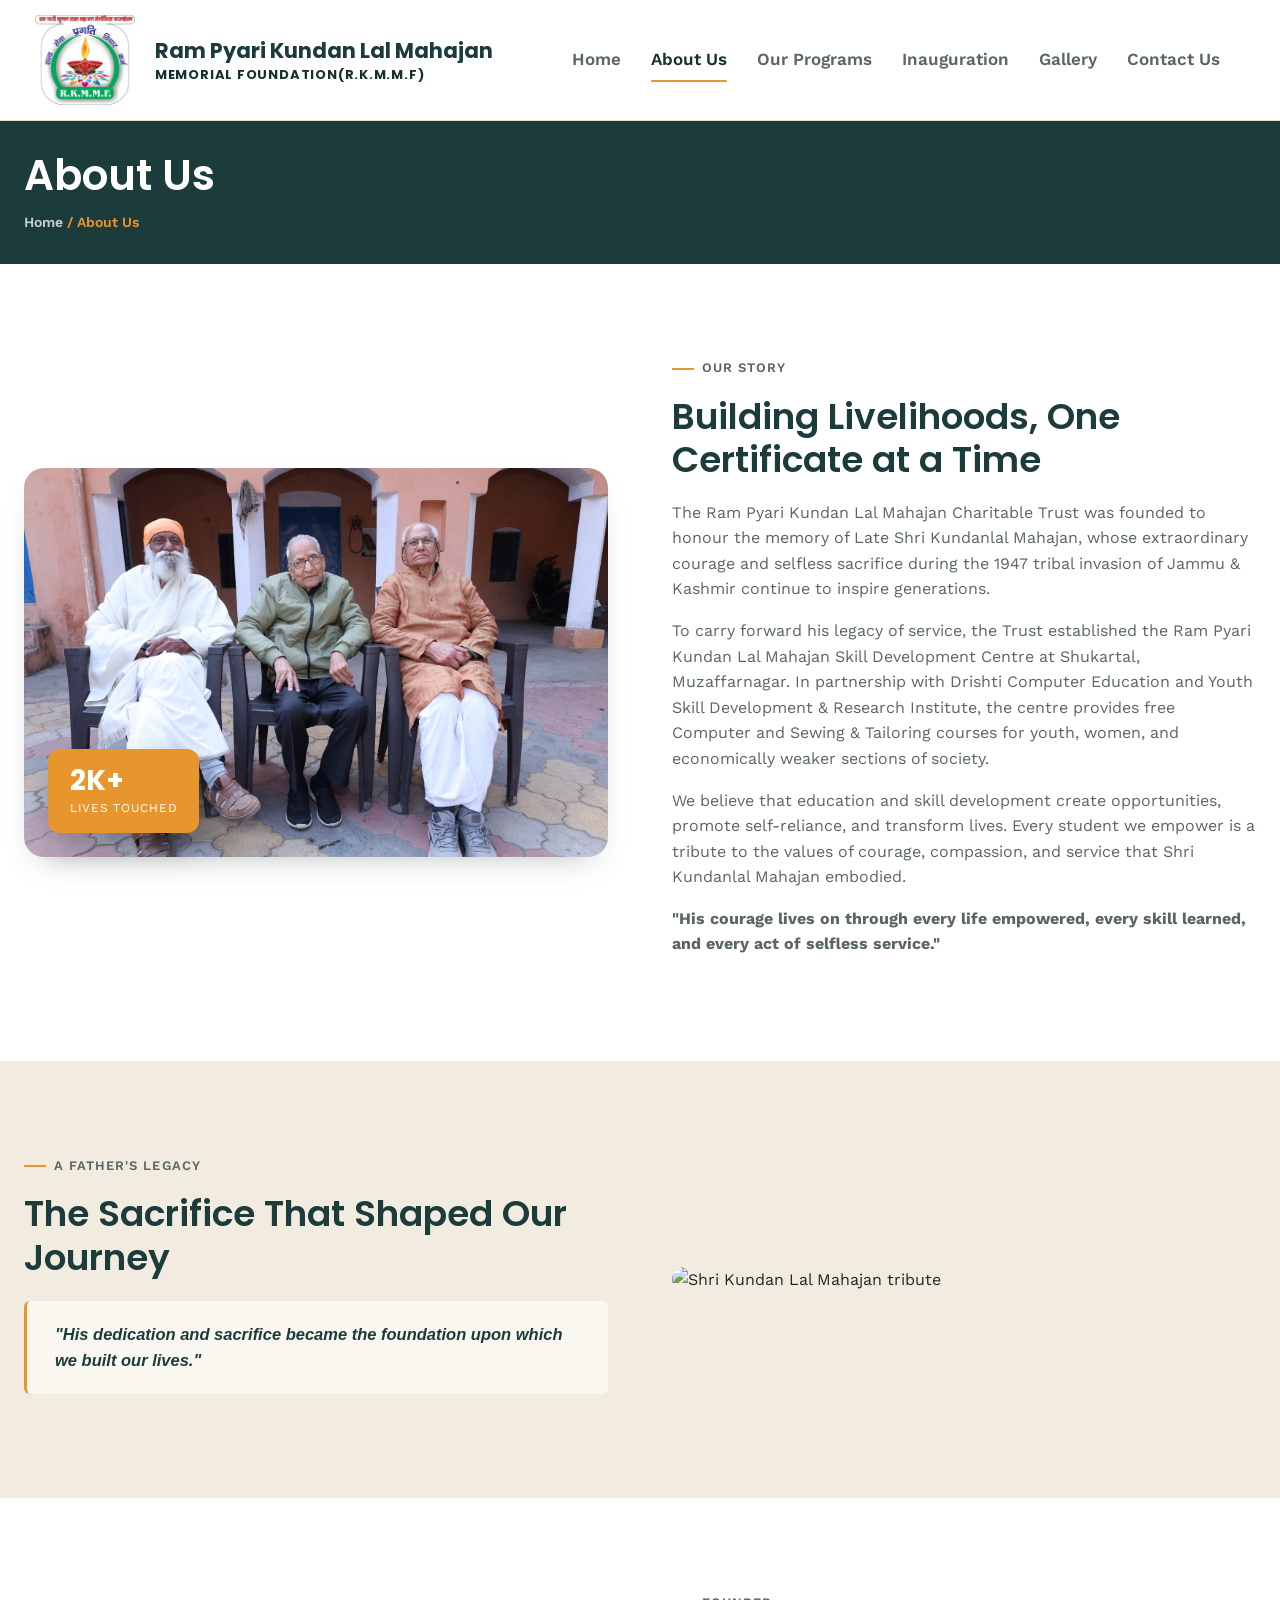
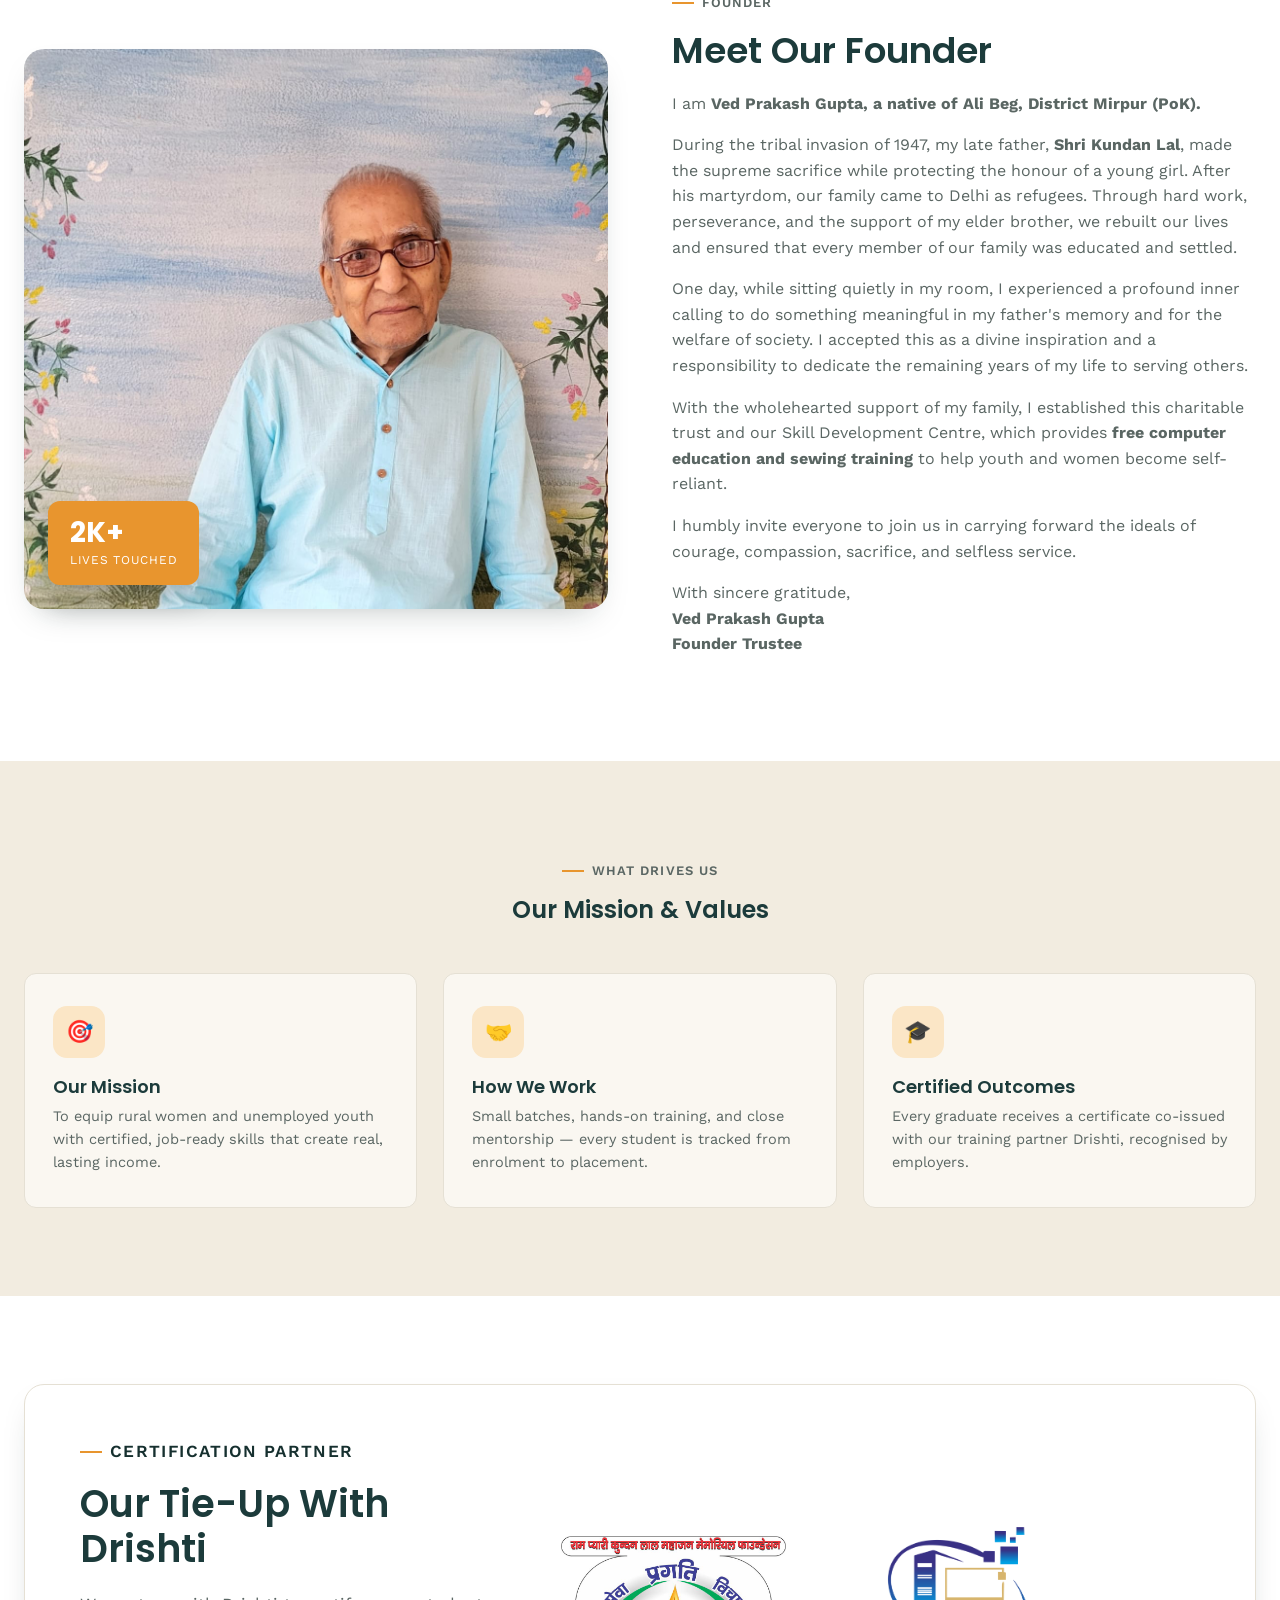
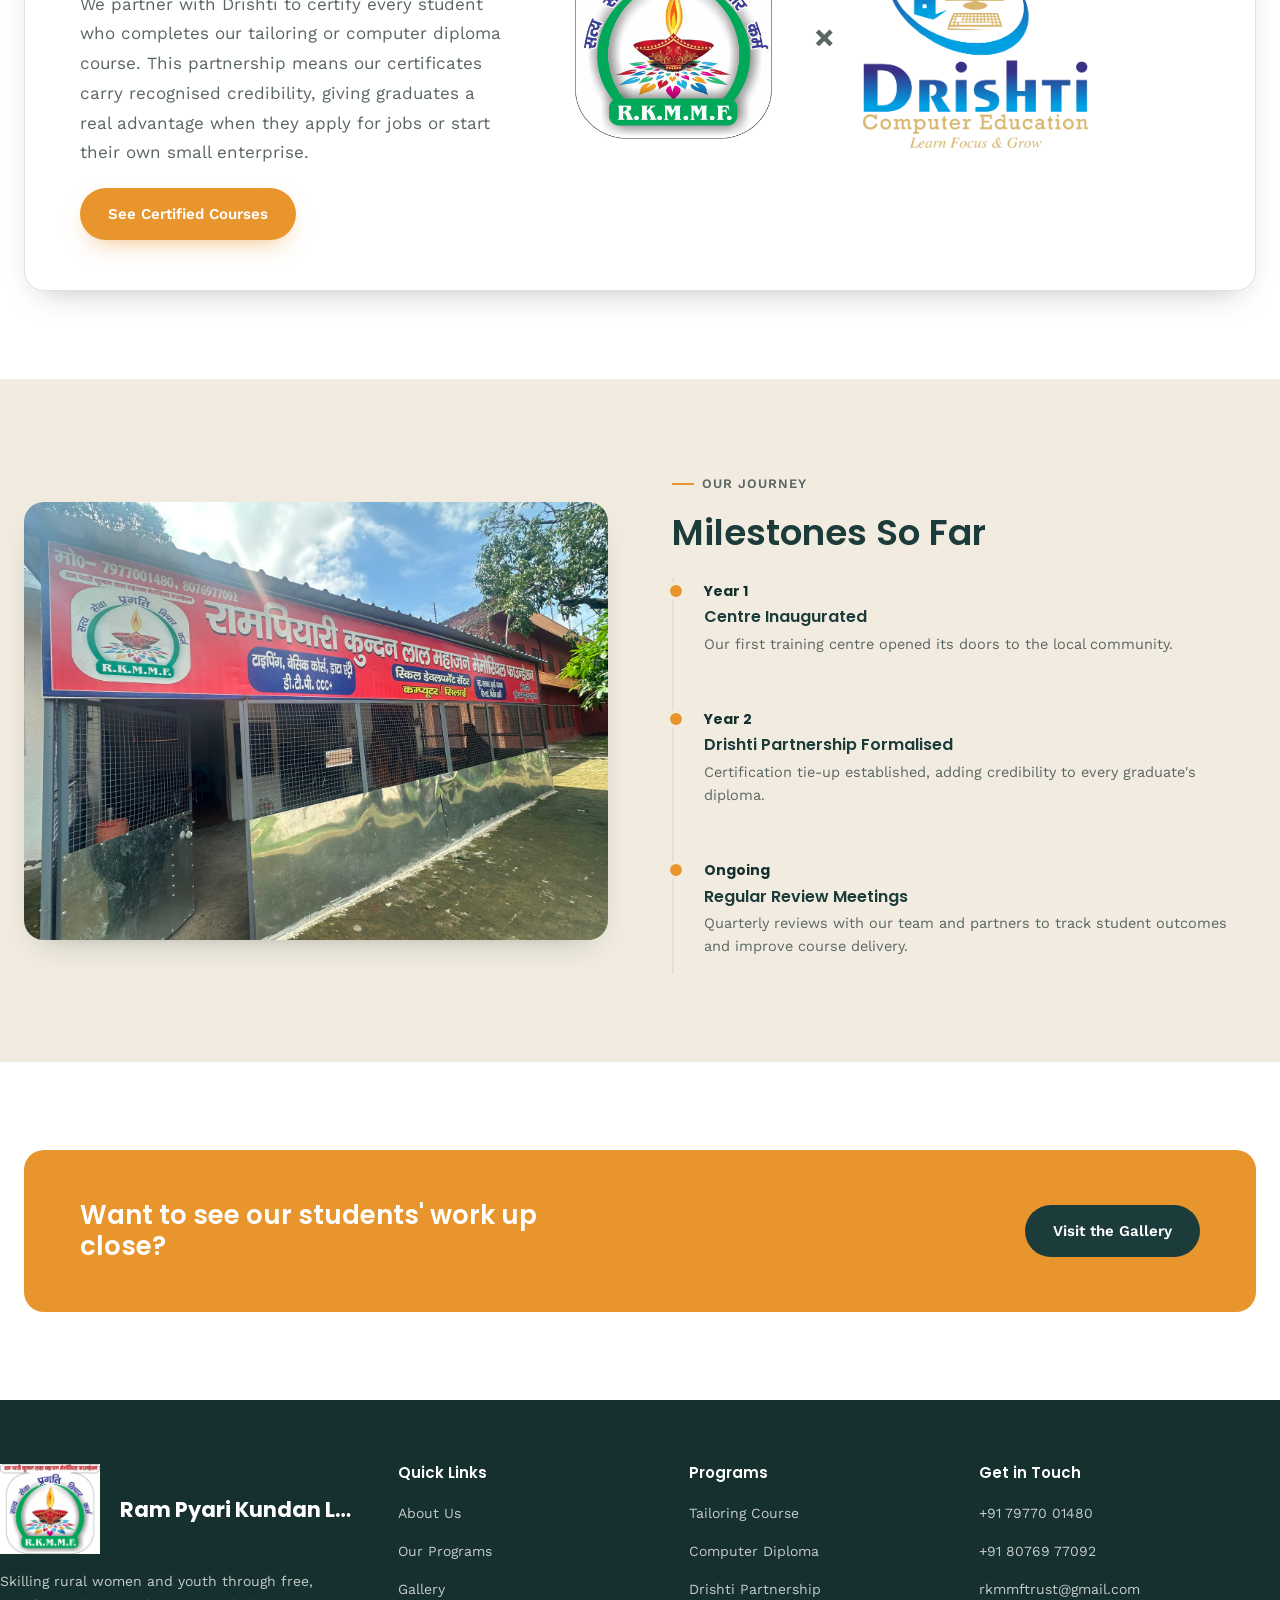
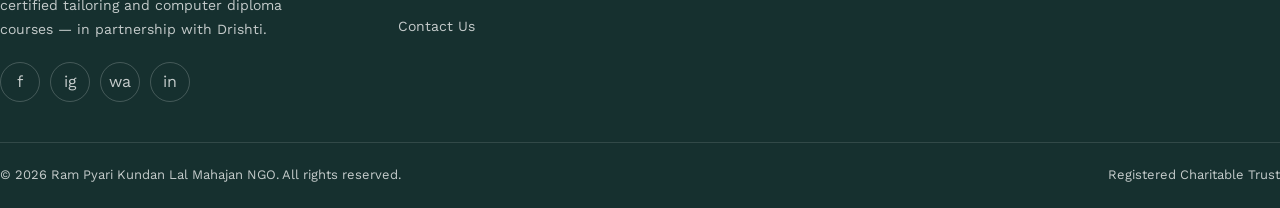
==== commit 334b37c9: "Enhance styling for quotes and founder images Added styles for quote blocks and founder photos. Upda" ====
--- a/about.html
+++ b/about.html
@@ -7,6 +7,51 @@
 <link rel="preconnect" href="https://fonts.googleapis.com">
 <link href="https://fonts.googleapis.com/css2?family=Poppins:wght@500;600;700&family=Work+Sans:wght@400;500;600&display=swap" rel="stylesheet">
 <link rel="stylesheet" href="css/style.css">
+<style>
+  /* Pull-quote style for tribute/legacy quotes, matches site tokens */
+  .quote-block {
+    position: relative;
+    margin-top: 22px !important;
+    padding: 20px 24px 20px 28px;
+    background: var(--cream-100);
+    border-left: 3px solid var(--saffron-500);
+    border-radius: var(--radius-sm);
+  }
+  .quote-block b {
+    color: var(--teal-900);
+    font-style: italic;
+    font-size: 16.5px;
+    line-height: 1.6;
+  }
+
+  /* Fix founder photo crop — show full portrait instead of a tight
+     zoomed-in crop on the face/chest */
+  .founder-photo {
+    object-fit: cover;
+    object-position: center 18%;
+    max-height: 560px !important;
+  }
+  @media (max-width: 880px) {
+    .founder-photo {
+      max-height: 460px !important;
+      object-position: center 12%;
+    }
+  }
+
+  /* Fix father.png crop — tight portrait, show face and shoulders
+     without an over-zoomed crop */
+  .father-photo {
+    object-fit: cover;
+    object-position: center 15%;
+    max-height: 560px !important;
+  }
+  @media (max-width: 880px) {
+    .father-photo {
+      max-height: 460px !important;
+      object-position: center 10%;
+    }
+  }
+</style>
 </head>
 <body>
 
@@ -70,12 +115,30 @@
   </div>
 </section>
 
+<!-- ============ FATHER'S LEGACY ============ -->
+<section class="bg-cream">
+  <div class="container">
+    <div class="split reverse">
+      <div class="split-media">
+        <img src="assets/images/father.png" alt="Shri Kundan Lal Mahajan tribute" class="father-photo">
+      </div>
+      <div class="split-body">
+        <p class="eyebrow">A Father's Legacy</p>
+        <h2>The Sacrifice That Shaped Our Journey</h2>
+        <p class="quote-block">
+          <b>"His dedication and sacrifice became the foundation upon which we built our lives."</b>
+        </p>
+      </div>
+    </div>
+  </div>
+</section>
+
 <!-- ============ OUR FOUNDER ============ -->
 <section>
   <div class="container">
-    <div class="split reverse">
+    <div class="split">
        <div class="split-media">
-        <img src="assets/images/founder.png" alt="NGO founder and team photo">
+        <img src="assets/images/founder.png" alt="NGO founder and team photo" class="founder-photo">
         <div class="badge"><span class="num">2K+</span><span class="lbl">Lives Touched</span></div>
       </div>
       <div class="split-body">
@@ -157,7 +220,7 @@
 <!-- ============ JOURNEY / TIMELINE ============ -->
 <section class="bg-cream">
   <div class="container">
-    <div class="split reverse">
+    <div class="split">
       <div class="split-media">
         <img src="assets/images/gallery-inauguration-1.png" alt="Inauguration day">
       </div>
@@ -237,7 +300,7 @@
     </div>
   </div>
   <div class="container footer-bottom">
-    <span>© 2026 Ram Pyari Kundan Lal Mahajan NGO. All rights reserved.</span>
+    <span>©️ 2026 Ram Pyari Kundan Lal Mahajan NGO. All rights reserved.</span>
     <span>Registered Charitable Trust</span>
   </div>
 </footer>
